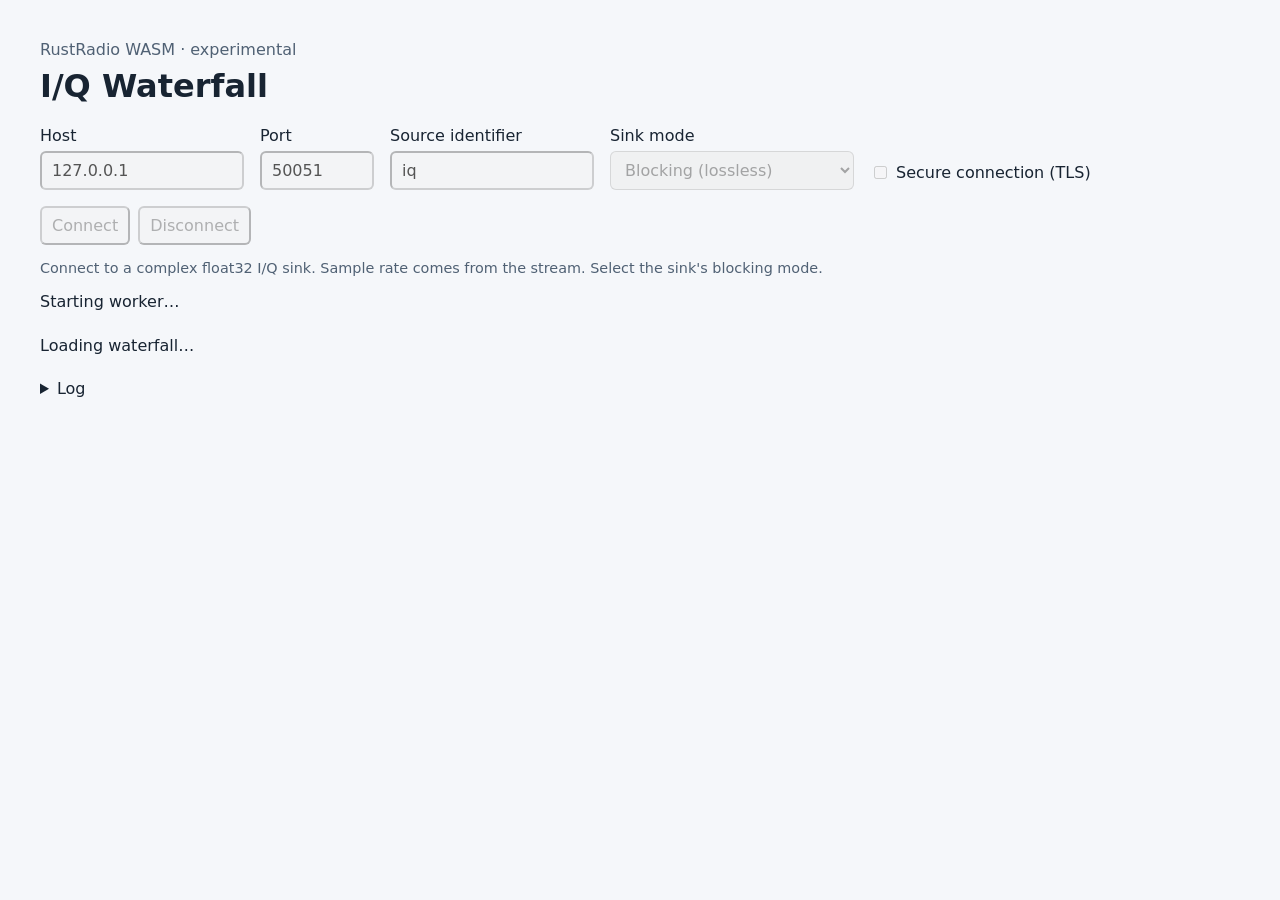
==== examples/iq-waterfall/web/index.html @ 4af556dd "UI: add experimental I/Q source and waterfall example Connect worker graphs to named native streams " ====
<!doctype html>
<html lang="en">
<head>
  <meta charset="utf-8">
  <meta name="viewport" content="width=device-width, initial-scale=1">
  <title>RustRadio I/Q Waterfall</title>
  <link rel="stylesheet" href="style.css">
</head>
<body>
  <main>
    <header><p>RustRadio WASM · experimental</p><h1>I/Q Waterfall</h1></header>
    <section class="connection" aria-label="Stream connection">
      <label>Host <input id="host" value="127.0.0.1" autocomplete="off" disabled></label>
      <label>Port <input id="port" type="number" min="1" max="65535" value="50051" disabled></label>
      <label>Source identifier <input id="source" value="iq" autocomplete="off" disabled></label>
      <label>Sink mode <select id="loss-policy" disabled>
        <option value="lossless">Blocking (lossless)</option>
        <option value="gaps">Nonblocking (allow gaps)</option>
      </select></label>
      <label class="tls"><input id="tls" type="checkbox" disabled> Secure connection (TLS)</label>
      <div class="buttons"><button id="connect" disabled>Connect</button><button id="disconnect" disabled>Disconnect</button></div>
    </section>
    <p class="help">Connect to a complex float32 I/Q sink. Sample rate comes from the stream. Select the sink's blocking mode.</p>
    <p id="status" role="status" aria-live="polite">Starting worker…</p>
    <section id="waterfall" aria-label="Waterfall display">Loading waterfall…</section>
    <details><summary>Log</summary><pre id="log-output">Awaiting logs…</pre></details>
  </main>
  <script type="module" src="wasm-mod.js"></script>
</body>
</html>
---- examples/iq-waterfall/web/style.css ----
:root { color-scheme: light dark; font: 16px system-ui, sans-serif; }
body { margin: 0; background: light-dark(#f5f7fa, #111820); color: light-dark(#182432, #e7edf5); }
main { max-width: 1200px; margin: auto; padding: 24px; }
header p { margin-bottom: 0; color: light-dark(#506174, #a1b0c2); }
h1 { margin-top: 8px; }
.connection { display: flex; flex-wrap: wrap; align-items: end; gap: 16px; }
label { display: flex; flex-direction: column; gap: 6px; }
input, select, button { font: inherit; border-radius: 6px; padding: 8px 10px; }
#host, #source { width: 180px; }
#port { width: 90px; }
.tls { flex-direction: row; align-items: center; padding-bottom: 8px; }
.buttons { display: flex; gap: 8px; }
button { cursor: pointer; }
button:disabled { cursor: default; }
.help { font-size: 0.9rem; color: light-dark(#506174, #a1b0c2); }
#status { min-height: 1.5em; }
#waterfall { margin: 20px 0; }
details { margin-top: 24px; }
pre { white-space: pre-wrap; overflow-wrap: anywhere; max-height: 250px; overflow: auto; font-size: 0.8rem; }
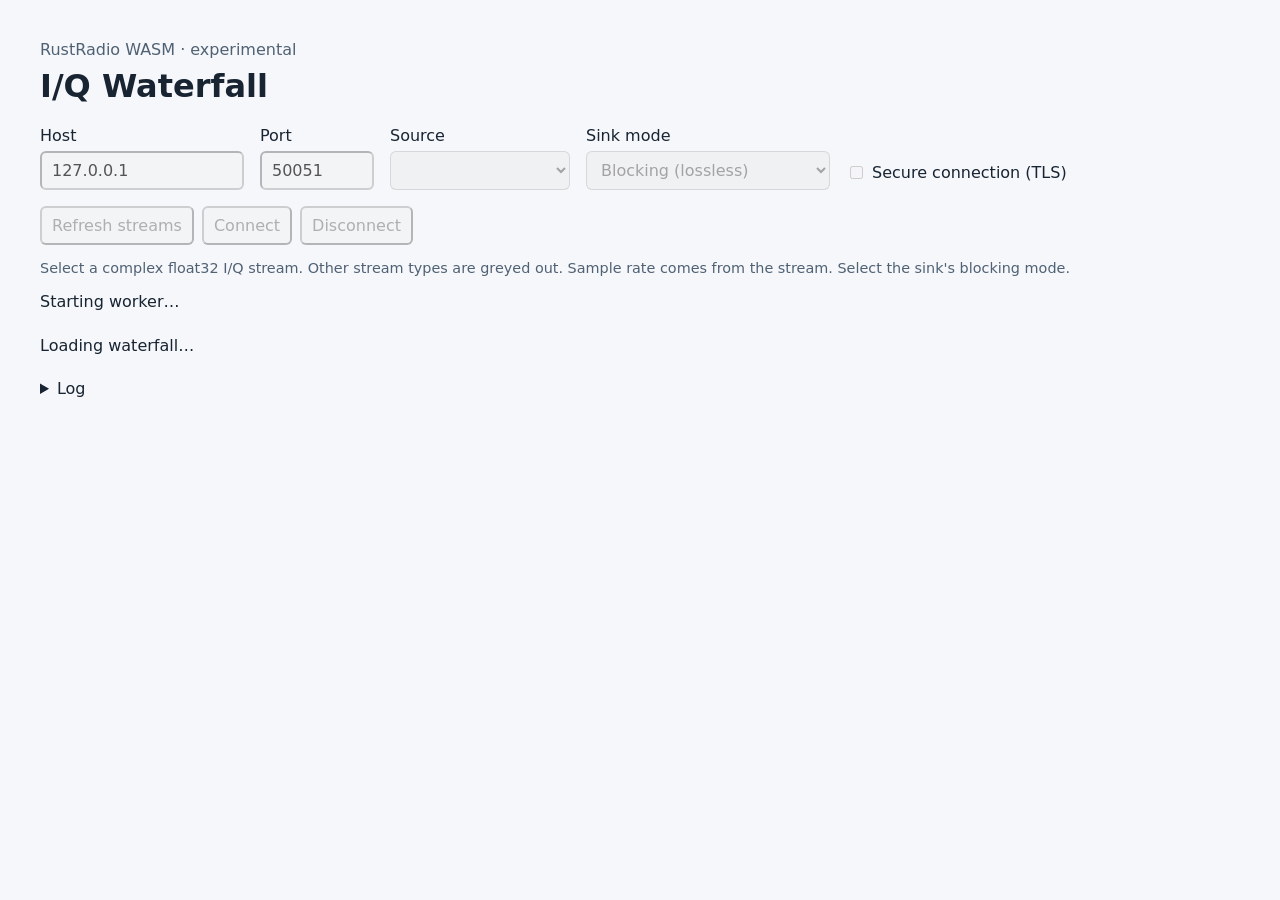
==== commit fb7aabc6: "examples/iq-waterfall: Dynamically fetch the stream list" ====
--- a/examples/iq-waterfall/web/index.html
+++ b/examples/iq-waterfall/web/index.html
@@ -1,5 +1,5 @@
 <!doctype html>
-<html lang="en">
+<html lang="en" data-git-version="GIT_VERSION_NOT_SET">
 <head>
   <meta charset="utf-8">
   <meta name="viewport" content="width=device-width, initial-scale=1">
@@ -12,15 +12,15 @@
     <section class="connection" aria-label="Stream connection">
       <label>Host <input id="host" value="127.0.0.1" autocomplete="off" disabled></label>
       <label>Port <input id="port" type="number" min="1" max="65535" value="50051" disabled></label>
-      <label>Source identifier <input id="source" value="iq" autocomplete="off" disabled></label>
+      <label>Source <select id="source" disabled></select></label>
       <label>Sink mode <select id="loss-policy" disabled>
         <option value="lossless">Blocking (lossless)</option>
         <option value="gaps">Nonblocking (allow gaps)</option>
       </select></label>
       <label class="tls"><input id="tls" type="checkbox" disabled> Secure connection (TLS)</label>
-      <div class="buttons"><button id="connect" disabled>Connect</button><button id="disconnect" disabled>Disconnect</button></div>
+      <div class="buttons"><button id="refresh" disabled>Refresh streams</button><button id="connect" disabled>Connect</button><button id="disconnect" disabled>Disconnect</button></div>
     </section>
-    <p class="help">Connect to a complex float32 I/Q sink. Sample rate comes from the stream. Select the sink's blocking mode.</p>
+    <p class="help">Select a complex float32 I/Q stream. Other stream types are greyed out. Sample rate comes from the stream. Select the sink's blocking mode.</p>
     <p id="status" role="status" aria-live="polite">Starting worker…</p>
     <section id="waterfall" aria-label="Waterfall display">Loading waterfall…</section>
     <details><summary>Log</summary><pre id="log-output">Awaiting logs…</pre></details>
--- a/examples/iq-waterfall/web/style.css
+++ b/examples/iq-waterfall/web/style.css
@@ -12,6 +12,7 @@
 .buttons { display: flex; gap: 8px; }
 button { cursor: pointer; }
 button:disabled { cursor: default; }
+option:disabled { color: light-dark(#6b7280, #9ca3af); }
 .help { font-size: 0.9rem; color: light-dark(#506174, #a1b0c2); }
 #status { min-height: 1.5em; }
 #waterfall { margin: 20px 0; }
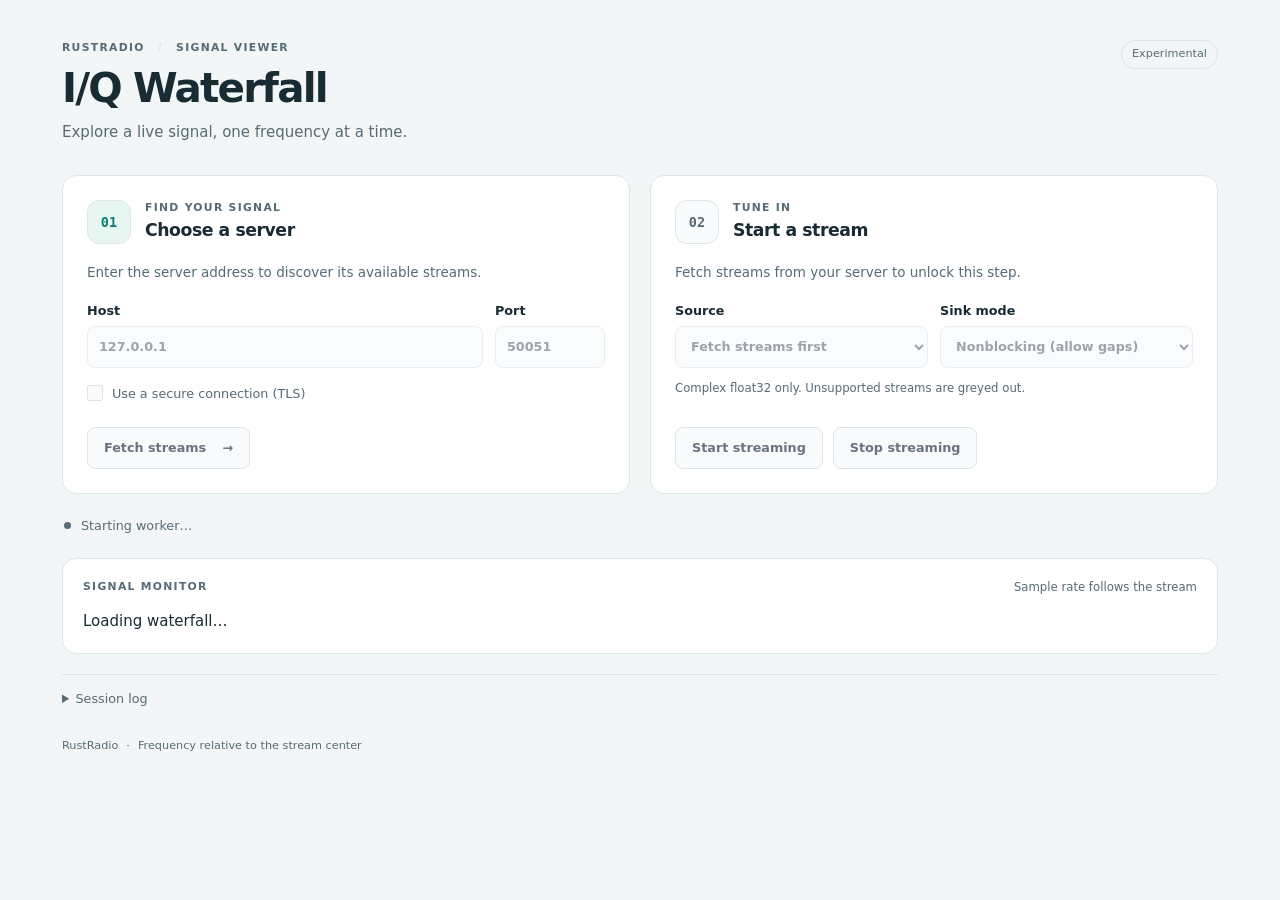
==== commit 58c6f616: "examples/iq-waterfall: Make much prettier" ====
--- a/examples/iq-waterfall/web/index.html
+++ b/examples/iq-waterfall/web/index.html
@@ -8,22 +8,45 @@
 </head>
 <body>
   <main>
-    <header><p>RustRadio WASM · experimental</p><h1>I/Q Waterfall</h1></header>
-    <section class="connection" aria-label="Stream connection">
-      <label>Host <input id="host" value="127.0.0.1" autocomplete="off" disabled></label>
-      <label>Port <input id="port" type="number" min="1" max="65535" value="50051" disabled></label>
-      <label>Source <select id="source" disabled></select></label>
-      <label>Sink mode <select id="loss-policy" disabled>
-        <option value="lossless">Blocking (lossless)</option>
-        <option value="gaps">Nonblocking (allow gaps)</option>
-      </select></label>
-      <label class="tls"><input id="tls" type="checkbox" disabled> Secure connection (TLS)</label>
-      <div class="buttons"><button id="refresh" disabled>Refresh streams</button><button id="connect" disabled>Connect</button><button id="disconnect" disabled>Disconnect</button></div>
+    <header class="page-header">
+      <div><p class="eyebrow">RustRadio <span>/</span> Signal viewer</p><h1>I/Q Waterfall</h1>
+        <p class="intro">Explore a live signal, one frequency at a time.</p></div>
+      <span class="badge">Experimental</span>
+    </header>
+    <section id="connection-steps" class="steps" aria-label="Stream setup" data-stage="server">
+      <section class="step" aria-labelledby="server-title">
+        <div class="step-heading"><span class="step-number" aria-hidden="true">01</span>
+          <div><p class="eyebrow">Find your signal</p><h2 id="server-title">Choose a server</h2></div></div>
+        <p class="step-description">Enter the server address to discover its available streams.</p>
+        <div class="server-fields">
+          <label>Host <input id="host" value="127.0.0.1" placeholder="radio.example.com" autocomplete="off" spellcheck="false" disabled></label>
+          <label>Port <input id="port" type="number" min="1" max="65535" value="50051" disabled></label>
+        </div>
+        <label class="tls"><input id="tls" type="checkbox" disabled> Use a secure connection (TLS)</label>
+        <div class="step-actions"><button id="refresh" class="primary" disabled>Fetch streams <span aria-hidden="true">→</span></button></div>
+      </section>
+      <section id="stream-step" class="step" aria-labelledby="stream-title" data-ready="false">
+        <div class="step-heading"><span class="step-number" aria-hidden="true">02</span>
+          <div><p class="eyebrow">Tune in</p><h2 id="stream-title">Start a stream</h2></div></div>
+        <p class="step-description" id="stream-hint">Fetch streams from your server to unlock this step.</p>
+        <div class="stream-fields">
+          <label>Source <select id="source" aria-describedby="stream-help" disabled><option value="" disabled selected>Fetch streams first</option></select></label>
+          <label>Sink mode <select id="loss-policy" disabled>
+            <option value="lossless">Blocking (lossless)</option>
+            <option value="gaps" selected>Nonblocking (allow gaps)</option>
+          </select></label>
+        </div>
+        <p class="field-help" id="stream-help">Complex float32 only. Unsupported streams are greyed out.</p>
+        <div class="step-actions"><button id="connect" class="primary" disabled>Start streaming</button><button id="disconnect" class="secondary" disabled>Stop streaming</button></div>
+      </section>
     </section>
-    <p class="help">Select a complex float32 I/Q stream. Other stream types are greyed out. Sample rate comes from the stream. Select the sink's blocking mode.</p>
-    <p id="status" role="status" aria-live="polite">Starting worker…</p>
-    <section id="waterfall" aria-label="Waterfall display">Loading waterfall…</section>
-    <details><summary>Log</summary><pre id="log-output">Awaiting logs…</pre></details>
+    <div class="session-status"><span class="status-dot" aria-hidden="true"></span><p id="status" role="status" aria-live="polite">Starting worker…</p></div>
+    <section class="display-panel" aria-label="Live waterfall">
+      <div class="display-heading"><span class="eyebrow">Signal monitor</span><span class="field-help">Sample rate follows the stream</span></div>
+      <div id="waterfall" aria-label="Waterfall display">Loading waterfall…</div>
+    </section>
+    <details><summary>Session log</summary><pre id="log-output">Awaiting logs…</pre></details>
+    <footer>RustRadio <span>·</span> Frequency relative to the stream center</footer>
   </main>
   <script type="module" src="wasm-mod.js"></script>
 </body>
--- a/examples/iq-waterfall/web/style.css
+++ b/examples/iq-waterfall/web/style.css
@@ -1,20 +1,77 @@
-:root { color-scheme: light dark; font: 16px system-ui, sans-serif; }
-body { margin: 0; background: light-dark(#f5f7fa, #111820); color: light-dark(#182432, #e7edf5); }
-main { max-width: 1200px; margin: auto; padding: 24px; }
-header p { margin-bottom: 0; color: light-dark(#506174, #a1b0c2); }
-h1 { margin-top: 8px; }
-.connection { display: flex; flex-wrap: wrap; align-items: end; gap: 16px; }
-label { display: flex; flex-direction: column; gap: 6px; }
-input, select, button { font: inherit; border-radius: 6px; padding: 8px 10px; }
-#host, #source { width: 180px; }
-#port { width: 90px; }
-.tls { flex-direction: row; align-items: center; padding-bottom: 8px; }
-.buttons { display: flex; gap: 8px; }
-button { cursor: pointer; }
-button:disabled { cursor: default; }
-option:disabled { color: light-dark(#6b7280, #9ca3af); }
-.help { font-size: 0.9rem; color: light-dark(#506174, #a1b0c2); }
-#status { min-height: 1.5em; }
-#waterfall { margin: 20px 0; }
-details { margin-top: 24px; }
+:root {
+  color-scheme: light dark;
+  font: 15px/1.5 system-ui, -apple-system, BlinkMacSystemFont, "Segoe UI", sans-serif;
+  --page: light-dark(#f3f6f7, #0d1418);
+  --surface: light-dark(#ffffff, #151f25);
+  --input: light-dark(#f8fafb, #10191e);
+  --text: light-dark(#192c34, #e1edf1);
+  --muted: light-dark(#566b75, #9aafb9);
+  --line: light-dark(#dce5e9, #2a3b44);
+  --accent: light-dark(#087f74, #59d6c3);
+  --accent-soft: light-dark(#e8f6f2, #1a3735);
+  --on-accent: light-dark(#ffffff, #0b2522);
+  --border: var(--line);
+  --surface-strong: var(--input);
+  --radius: 10px;
+  --shadow: none;
+  --disabled: light-dark(#6b7280, #9ca3af);
+}
+* { box-sizing: border-box; }
+body { margin: 0; background: var(--page); color: var(--text); }
+main { max-width: 1220px; margin: auto; padding: 40px 32px 24px; }
+.page-header { display: flex; align-items: start; justify-content: space-between; gap: 24px; margin-bottom: 32px; }
+.eyebrow { margin: 0; font-size: 0.72rem; font-weight: 650; letter-spacing: 0.12em; text-transform: uppercase; color: var(--muted); }
+.eyebrow span { margin: 0 8px; color: var(--line); }
+h1 { margin: 8px 0; font-size: clamp(2rem, 4vw, 2.7rem); line-height: 1.2; letter-spacing: -0.045em; font-weight: 650; }
+.intro { margin: 0; color: var(--muted); }
+.badge { padding: 5px 10px; border: 1px solid var(--line); border-radius: 20px; color: var(--muted); font-size: 0.75rem; }
+.steps { display: grid; grid-template-columns: 1fr 1fr; gap: 20px; }
+.step { min-width: 0; display: flex; flex-direction: column; padding: 24px; background: var(--surface); border: 1px solid var(--line); border-radius: 14px; }
+.step-heading { display: flex; align-items: center; gap: 14px; }
+.step-number { display: grid; place-items: center; width: 44px; height: 44px; flex-shrink: 0; border: 1px solid var(--line); border-radius: 12px; background: var(--accent-soft); color: var(--accent); font: 600 0.9rem ui-monospace, monospace; }
+h2 { margin: 2px 0 0; font-size: 1.15rem; font-weight: 650; letter-spacing: -0.025em; }
+.step-description { margin: 18px 0; color: var(--muted); font-size: 0.9rem; }
+.server-fields { display: grid; grid-template-columns: minmax(0, 1fr) 110px; gap: 12px; }
+.stream-fields { display: grid; grid-template-columns: minmax(0, 1fr) minmax(0, 1fr); gap: 12px; }
+label { display: flex; flex-direction: column; gap: 6px; min-width: 0; font-size: 0.85rem; font-weight: 550; }
+input, select, button { font: inherit; border: 1px solid var(--line); border-radius: 8px; min-height: 42px; }
+input, select { width: 100%; padding: 9px 11px; background: var(--input); color: var(--text); }
+input:focus-visible, select:focus-visible, button:focus-visible, summary:focus-visible { outline: 2px solid var(--accent); outline-offset: 3px; }
+input:disabled, select:disabled { color: var(--disabled); cursor: not-allowed; opacity: 0.65; }
+option:disabled { color: var(--disabled); }
+.tls { flex-direction: row; align-items: center; gap: 9px; margin: 16px 0 24px; color: var(--muted); font-weight: 400; }
+.tls input { width: 16px; height: 16px; min-height: 0; margin: 0; accent-color: var(--accent); }
+.field-help { font-size: 0.78rem; color: var(--muted); }
+p.field-help { margin: 12px 0 24px; }
+.step-actions { display: flex; flex-wrap: wrap; gap: 10px; margin-top: auto; }
+button { padding: 9px 16px; cursor: pointer; font-size: 0.85rem; font-weight: 600; transition: background 120ms, border-color 120ms; }
+button.primary { background: var(--accent); border-color: var(--accent); color: var(--on-accent); }
+button.primary span { margin-left: 12px; }
+button.secondary { background: var(--surface); color: var(--text); }
+button:not(:disabled):hover { filter: brightness(0.93); }
+button:disabled { cursor: not-allowed; background: var(--input); border-color: var(--line); color: var(--disabled); }
+#stream-step[data-ready="false"] .step-number { background: var(--input); color: var(--muted); }
+.steps[data-stage="stream"] #stream-step, .steps[data-stage="active"] #stream-step { border-color: var(--accent); }
+.session-status { display: flex; align-items: center; gap: 10px; margin: 20px 2px; min-height: 24px; }
+.status-dot { width: 7px; height: 7px; flex-shrink: 0; border-radius: 50%; background: var(--muted); }
+body:has(.steps[data-stage="active"]) .status-dot { background: var(--accent); box-shadow: 0 0 0 4px var(--accent-soft); }
+#status { margin: 0; color: var(--muted); font-size: 0.85rem; overflow-wrap: anywhere; }
+.display-panel { min-width: 0; overflow: hidden; padding: 20px; border: 1px solid var(--line); border-radius: 14px; background: var(--surface); }
+.display-heading { display: flex; flex-wrap: wrap; justify-content: space-between; gap: 8px; margin-bottom: 14px; }
+#waterfall { min-width: 0; }
+details { margin-top: 20px; padding: 14px 0; border-top: 1px solid var(--line); color: var(--muted); font-size: 0.85rem; }
+summary { cursor: pointer; width: fit-content; }
 pre { white-space: pre-wrap; overflow-wrap: anywhere; max-height: 250px; overflow: auto; font-size: 0.8rem; }
+footer { display: flex; flex-wrap: wrap; gap: 8px; padding-top: 16px; color: var(--muted); font-size: 0.75rem; }
+@media (max-width: 760px) {
+  main { padding: 24px 16px; }
+  .page-header { gap: 12px; margin-bottom: 24px; }
+  .steps { grid-template-columns: 1fr; gap: 14px; }
+  .step { padding: 20px; }
+  .display-panel { padding: 12px; }
+}
+@media (max-width: 400px) {
+  .badge { display: none; }
+  .stream-fields { grid-template-columns: 1fr; }
+}
+@media (prefers-reduced-motion: reduce) { button { transition: none; } }
